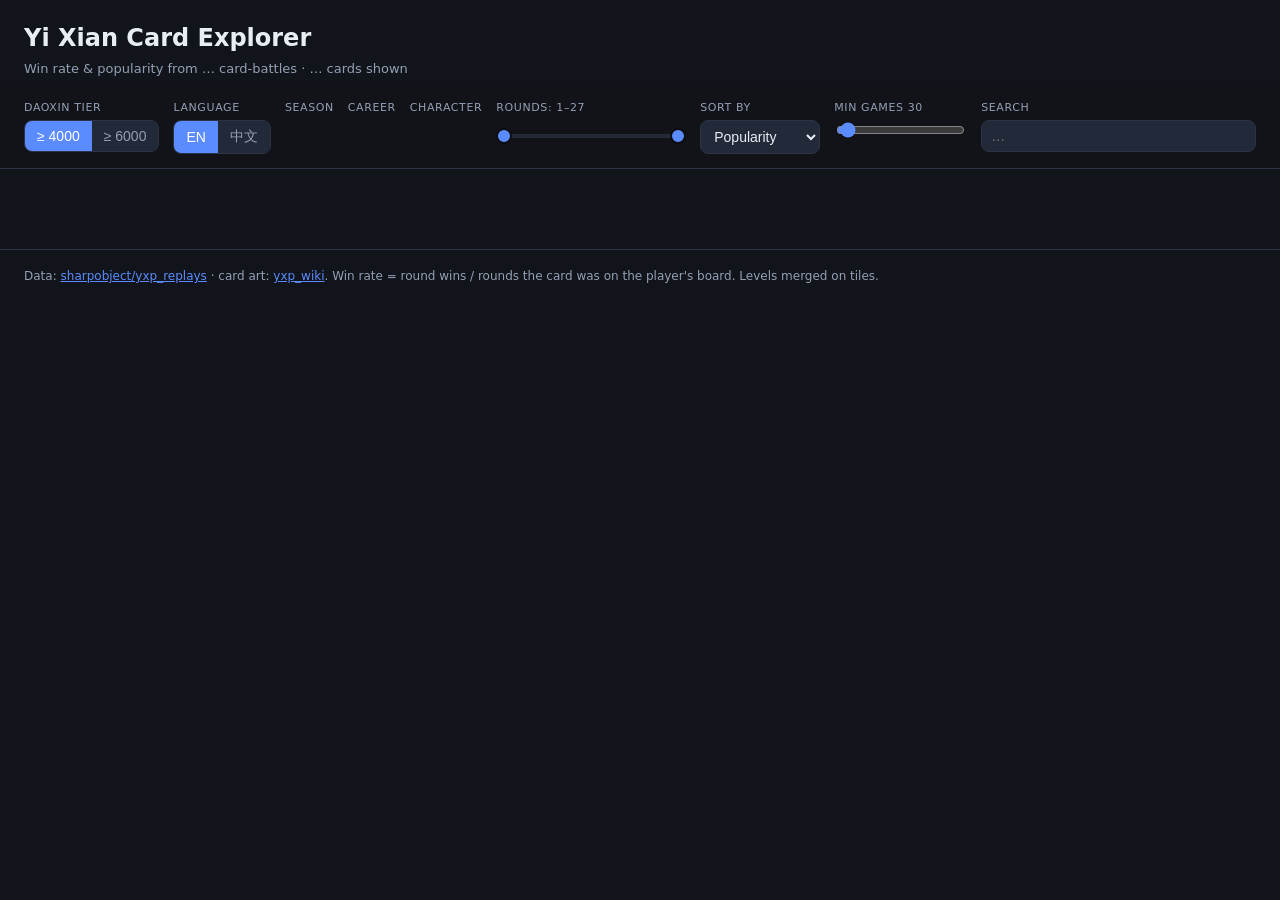
==== index.html @ 1550cf4c "Yi Xian card explorer: interactive win-rate & popularity site" ====
<!DOCTYPE html>
<html lang="en">
<head>
<meta charset="utf-8">
<meta name="viewport" content="width=device-width, initial-scale=1">
<title>Yi Xian Card Explorer</title>
<link rel="stylesheet" href="style.css">
</head>
<body>
<header>
  <h1 data-i18n="title">Yi Xian Card Explorer</h1>
  <p class="sub">
    <span data-i18n="subPre">Win rate &amp; popularity from</span>
    <span id="gamecount">…</span>
    <span data-i18n="subMid">card-battles ·</span>
    <span id="cardcount">…</span>
    <span data-i18n="subPost">cards shown</span>
  </p>
</header>

<div class="controls">
  <div class="ctl">
    <label data-i18n="tier">DaoXin tier</label>
    <div class="seg" id="threshold">
      <button data-v="4000" class="on">≥ 4000</button>
      <button data-v="6000">≥ 6000</button>
    </div>
  </div>
  <div class="ctl">
    <label data-i18n="language">Language</label>
    <div class="seg" id="lang">
      <button data-v="en" class="on">EN</button>
      <button data-v="zh">中文</button>
    </div>
  </div>

  <div class="ctl" id="season-ctl">
    <label data-i18n="season">Season</label>
    <div class="ms" data-ms="season"></div>
  </div>
  <div class="ctl" id="career-ctl">
    <label data-i18n="career">Career</label>
    <div class="ms" data-ms="career"></div>
  </div>
  <div class="ctl" id="character-ctl">
    <label data-i18n="character">Character</label>
    <div class="ms" data-ms="character"></div>
  </div>

  <div class="ctl">
    <label><span data-i18n="rounds">Rounds</span>: <span id="roundlbl">1–27</span></label>
    <div class="dual" id="rounds">
      <input type="range" id="rlo" min="1" max="27" value="1">
      <input type="range" id="rhi" min="1" max="27" value="27">
    </div>
  </div>

  <div class="ctl">
    <label data-i18n="sortby">Sort by</label>
    <select id="sort">
      <option value="pop" data-i18n="popularity">Popularity</option>
      <option value="wr" data-i18n="winrate">Win rate</option>
      <option value="name" data-i18n="cardname">Name</option>
    </select>
  </div>
  <div class="ctl">
    <label><span data-i18n="mingames">Min games</span> <span id="minlbl">30</span></label>
    <input type="range" id="mingames" min="0" max="1000" value="30" step="10">
  </div>
  <div class="ctl grow">
    <label data-i18n="search">Search</label>
    <input type="text" id="search" placeholder="…">
  </div>
</div>

<main id="grid"></main>
<div id="empty" class="empty" hidden data-i18n="nomatch">No cards match these filters.</div>

<footer>
  <span data-i18n="footData">Data:</span>
  <a href="https://huggingface.co/datasets/sharpobject/yxp_replays">sharpobject/yxp_replays</a> ·
  <span data-i18n="footArt">card art:</span>
  <a href="https://sharpobject.github.io/yxp_wiki/">yxp_wiki</a>.
  <span data-i18n="footNote">Win rate = round wins / rounds the card was on the player's board. Levels merged on tiles.</span>
</footer>

<!-- card detail modal -->
<div id="modal" class="modal" hidden>
  <div class="modal-bg"></div>
  <div class="modal-card">
    <button class="close" id="modalClose">✕</button>
    <div class="modal-head">
      <img id="mImg" alt="">
      <div>
        <div class="mName" id="mName"></div>
        <div class="mSect" id="mSect"></div>
        <div class="mTot" id="mTot"></div>
      </div>
    </div>
    <div class="modal-levels">
      <span data-i18n="levels">Levels</span>:
      <span id="mLevels" class="levelchips"></span>
    </div>
    <div class="chart-wrap">
      <div class="chart-title" data-i18n="wrByRound">Win rate by round</div>
      <div id="chartWR" class="chart"></div>
    </div>
    <div class="chart-wrap">
      <div class="chart-title" data-i18n="popByRound">Popularity by round (games)</div>
      <div id="chartPop" class="chart"></div>
    </div>
  </div>
</div>

<script src="app.js"></script>
</body>
</html>
---- style.css ----
:root{
  --bg:#11141a; --panel:#1a1f29; --panel2:#222938; --line:#2c3445;
  --text:#e8edf5; --muted:#94a0b4; --accent:#5b8cff; --good:#36c46b; --bad:#e8554e;
}
*{box-sizing:border-box}
body{margin:0;background:var(--bg);color:var(--text);
  font:15px/1.4 system-ui,-apple-system,Segoe UI,Roboto,"Microsoft YaHei",sans-serif}
a{color:var(--accent)}
header{padding:22px 24px 8px}
h1{margin:0;font-size:24px}
.sub{margin:4px 0 0;color:var(--muted);font-size:13px}

.controls{position:sticky;top:0;z-index:20;display:flex;flex-wrap:wrap;gap:14px;
  padding:14px 24px;background:rgba(17,20,26,.94);backdrop-filter:blur(6px);
  border-bottom:1px solid var(--line)}
.ctl{display:flex;flex-direction:column;gap:5px;position:relative}
.ctl.grow{flex:1;min-width:150px}
.ctl > label{font-size:11px;text-transform:uppercase;letter-spacing:.6px;color:var(--muted)}
select,input[type=text]{background:var(--panel2);color:var(--text);border:1px solid var(--line);
  border-radius:8px;padding:7px 9px;font-size:14px;min-width:120px}
input[type=text]{width:100%}
input[type=range]{accent-color:var(--accent)}
.seg{display:inline-flex;border:1px solid var(--line);border-radius:8px;overflow:hidden}
.seg button{background:var(--panel2);color:var(--muted);border:0;padding:7px 12px;font-size:14px;cursor:pointer}
.seg button.on{background:var(--accent);color:#fff}

/* multi-select dropdown */
.ms-btn{background:var(--panel2);color:var(--text);border:1px solid var(--line);border-radius:8px;
  padding:7px 9px;font-size:14px;min-width:150px;cursor:pointer;text-align:left;white-space:nowrap;
  overflow:hidden;text-overflow:ellipsis}
.ms-panel{position:absolute;top:100%;left:0;margin-top:4px;background:var(--panel);border:1px solid var(--line);
  border-radius:10px;padding:8px;min-width:220px;max-height:340px;overflow:auto;z-index:30;
  box-shadow:0 12px 30px rgba(0,0,0,.5)}
.ms-panel[hidden]{display:none}
.ms-row{display:flex;align-items:center;gap:8px;padding:5px 6px;border-radius:6px;cursor:pointer;font-size:14px}
.ms-row:hover{background:var(--panel2)}
.ms-row.group{font-weight:700;margin-top:4px}
.ms-row.child{padding-left:22px;color:var(--muted)}
.ms-row input{accent-color:var(--accent);width:15px;height:15px}
.ms-tools{display:flex;gap:8px;padding:2px 4px 8px}
.ms-tools button{flex:1;background:var(--panel2);border:1px solid var(--line);color:var(--text);
  border-radius:6px;padding:5px;font-size:12px;cursor:pointer}

/* dual range */
.dual{position:relative;height:30px;width:190px}
.dual input[type=range]{position:absolute;top:8px;width:100%;margin:0;background:none;pointer-events:none;-webkit-appearance:none;appearance:none}
.dual input[type=range]::-webkit-slider-thumb{pointer-events:auto;-webkit-appearance:none;height:16px;width:16px;border-radius:50%;background:var(--accent);cursor:pointer;border:2px solid #0c0e12}
.dual input[type=range]::-moz-range-thumb{pointer-events:auto;height:14px;width:14px;border-radius:50%;background:var(--accent);cursor:pointer;border:2px solid #0c0e12}
.dual::before{content:"";position:absolute;top:14px;left:0;right:0;height:4px;background:var(--panel2);border-radius:2px}

main{display:grid;grid-template-columns:repeat(auto-fill,minmax(158px,1fr));gap:14px;padding:20px 24px 60px}
.card{background:var(--panel);border:1px solid var(--line);border-radius:12px;padding:10px;
  display:flex;flex-direction:column;align-items:center;text-align:center;cursor:pointer;
  transition:transform .08s,border-color .08s}
.card:hover{transform:translateY(-3px);border-color:var(--accent)}
.card img{width:100%;height:auto;border-radius:8px;background:#0c0e12;aspect-ratio:3/4;object-fit:contain}
.card .nm{font-size:13px;font-weight:600;margin:8px 0 2px;line-height:1.25}
.card .sect{font-size:11px;color:var(--muted);margin-bottom:6px}
.card .stats{display:flex;gap:10px;width:100%;justify-content:center;margin-top:auto;align-items:center}
.card .wr{font-weight:700}
.card .pop{color:var(--muted);font-size:12px}
.bar{height:5px;width:100%;background:var(--panel2);border-radius:3px;overflow:hidden;margin-top:6px}
.bar>i{display:block;height:100%}
.empty{padding:40px;text-align:center;color:var(--muted)}
footer{padding:18px 24px 40px;color:var(--muted);font-size:12px;border-top:1px solid var(--line)}

/* modal */
.modal{position:fixed;inset:0;z-index:50;display:flex;align-items:center;justify-content:center}
.modal[hidden]{display:none}
.modal-bg{position:absolute;inset:0;background:rgba(0,0,0,.6)}
.modal-card{position:relative;background:var(--panel);border:1px solid var(--line);border-radius:14px;
  padding:20px;width:min(680px,92vw);max-height:90vh;overflow:auto}
.close{position:absolute;top:12px;right:12px;background:var(--panel2);border:1px solid var(--line);
  color:var(--text);border-radius:8px;width:30px;height:30px;cursor:pointer;font-size:14px}
.modal-head{display:flex;gap:16px;align-items:center}
.modal-head img{width:110px;border-radius:10px;background:#0c0e12;aspect-ratio:3/4;object-fit:contain}
.mName{font-size:20px;font-weight:700}
.mSect{color:var(--muted);font-size:13px;margin-top:2px}
.mTot{margin-top:8px;font-size:14px}
.modal-levels{margin:16px 0 6px;font-size:13px;color:var(--muted)}
.levelchips{display:inline-flex;gap:6px;flex-wrap:wrap}
.lchip{display:inline-flex;align-items:center;gap:5px;background:var(--panel2);border:1px solid var(--line);
  border-radius:20px;padding:3px 10px;cursor:pointer;color:var(--text);font-size:13px}
.lchip.off{opacity:.4}
.lchip input{accent-color:var(--accent)}
.chart-wrap{margin-top:16px}
.chart-title{font-size:13px;color:var(--muted);margin-bottom:6px}
.chart{display:flex;align-items:flex-end;gap:3px;height:120px;padding:6px;background:var(--panel2);border-radius:8px}
.col{flex:1;display:flex;flex-direction:column;justify-content:flex-end;align-items:center;height:100%;position:relative}
.col i{display:block;width:80%;border-radius:2px 2px 0 0;min-height:1px}
.col span{font-size:9px;color:var(--muted);margin-top:3px}
.col .tip{position:absolute;bottom:100%;left:50%;transform:translateX(-50%);background:#000;color:#fff;
  font-size:11px;padding:3px 6px;border-radius:5px;white-space:nowrap;opacity:0;pointer-events:none;transition:opacity .1s}
.col:hover .tip{opacity:1}
.chart-empty{display:flex;align-items:center;justify-content:center;width:100%;height:100%;
  color:var(--muted);font-size:13px;text-align:center;padding:0 16px}
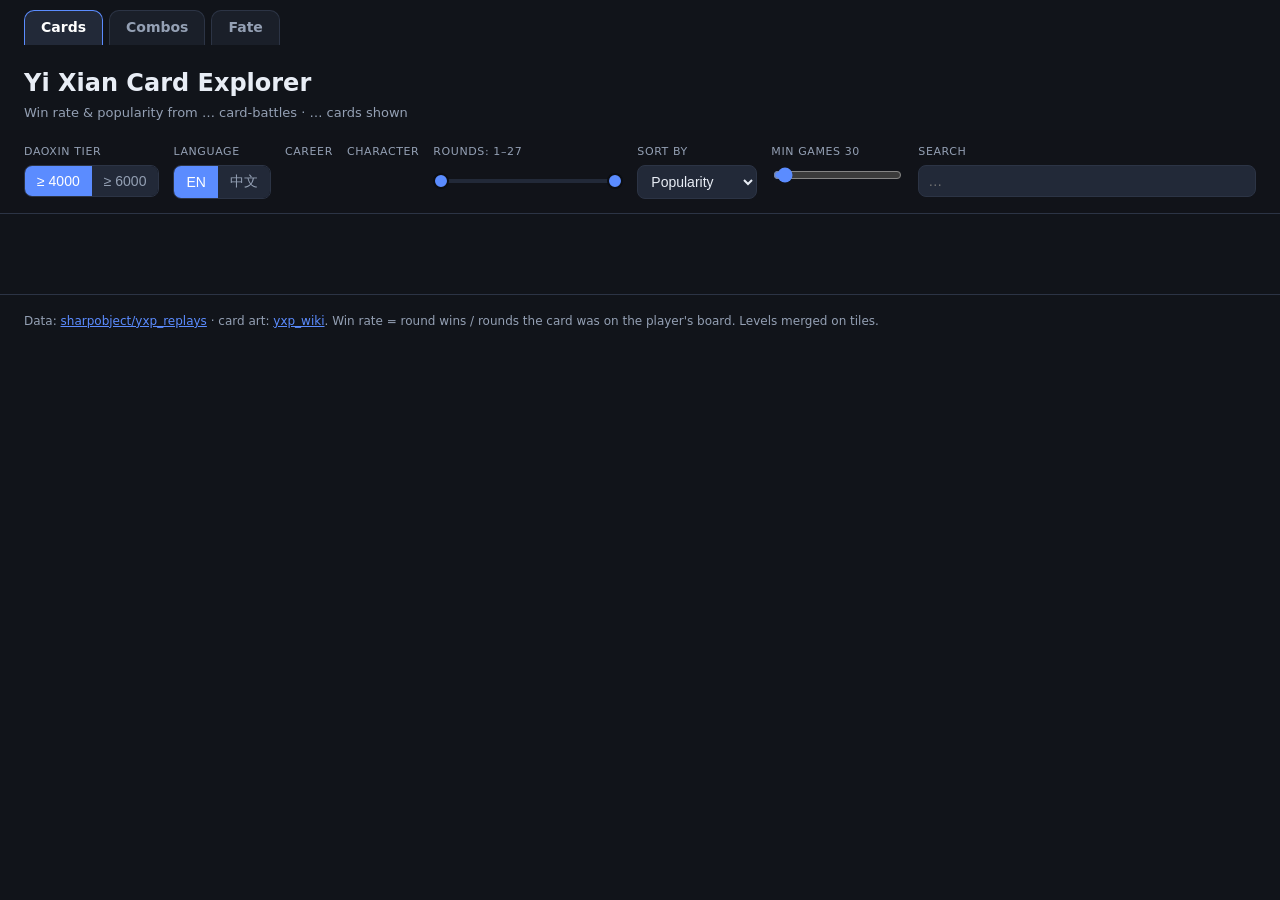
==== commit 331ca859: "feat: 卡组(组合)/仙命(天赋·道韵)分析页 + 全站切到天衍万象单赛季 - 新增卡组页 deck.html/deck.js：2张卡组合协同(lift/胜率/场次排序,逐回合下钻) - 新增仙命" ====
--- a/index.html
+++ b/index.html
@@ -7,6 +7,11 @@
 <link rel="stylesheet" href="style.css">
 </head>
 <body>
+<nav class="topnav">
+  <a href="index.html" class="on" data-i18n="navCards">Cards</a>
+  <a href="deck.html" data-i18n="navDecks">Combos</a>
+  <a href="fate.html" data-i18n="navFate">Fate</a>
+</nav>
 <header>
   <h1 data-i18n="title">Yi Xian Card Explorer</h1>
   <p class="sub">
@@ -34,10 +39,6 @@
     </div>
   </div>
 
-  <div class="ctl" id="season-ctl">
-    <label data-i18n="season">Season</label>
-    <div class="ms" data-ms="season"></div>
-  </div>
   <div class="ctl" id="career-ctl">
     <label data-i18n="career">Career</label>
     <div class="ms" data-ms="career"></div>
--- a/style.css
+++ b/style.css
@@ -94,3 +94,56 @@
 .col:hover .tip{opacity:1}
 .chart-empty{display:flex;align-items:center;justify-content:center;width:100%;height:100%;
   color:var(--muted);font-size:13px;text-align:center;padding:0 16px}
+
+/* ---- top nav (Cards / Combos) ---- */
+.topnav{display:flex;gap:6px;padding:10px 24px 0}
+.topnav a{display:inline-block;padding:7px 16px;border:1px solid var(--line);border-bottom:none;
+  border-radius:10px 10px 0 0;color:var(--muted);text-decoration:none;font-size:14px;font-weight:600;
+  background:var(--panel)}
+.topnav a.on{color:#fff;background:var(--panel2);border-color:var(--accent)}
+
+/* ---- combo table (deck page) ---- */
+main.deckmain{display:block;padding:14px 24px 60px}
+.drow{display:grid;grid-template-columns:46px 1fr 130px 90px 90px;align-items:center;gap:10px;
+  padding:8px 12px;border:1px solid var(--line);border-bottom:none;background:var(--panel)}
+.drow:first-of-type{border-radius:12px 12px 0 0}
+.drow:last-child{border-bottom:1px solid var(--line);border-radius:0 0 12px 12px}
+.drow:not(.dhead){cursor:pointer;transition:background .08s}
+.drow:not(.dhead):hover{background:var(--panel2)}
+.dhead{position:sticky;top:64px;z-index:10;color:var(--muted);font-size:11px;text-transform:uppercase;
+  letter-spacing:.6px;background:var(--panel2)}
+.drank{color:var(--muted);font-size:13px;text-align:center}
+.dcombo{display:flex;align-items:center;gap:10px;min-width:0;flex-wrap:wrap}
+.cthumb{display:flex;align-items:center;gap:7px;min-width:0}
+.cthumb img{width:30px;height:40px;border-radius:5px;background:#0c0e12;object-fit:contain;flex:none}
+.cthumb .cnm{font-size:13px;font-weight:600;white-space:nowrap;overflow:hidden;text-overflow:ellipsis;max-width:200px}
+.plus{color:var(--muted);font-weight:700}
+.plus.big{font-size:26px;align-self:center;margin:0 4px}
+.dwr b{font-size:15px}
+.dwr .bar{margin-top:4px}
+.dgames{font-variant-numeric:tabular-nums;color:var(--text)}
+.dlift{font-weight:700;font-variant-numeric:tabular-nums}
+
+/* combo modal head: two cards side by side */
+#mHead{display:flex;align-items:center;gap:10px;flex-wrap:wrap}
+.mcard{display:flex;gap:12px;align-items:center;flex:1;min-width:200px}
+.mcard img{width:80px;border-radius:10px;background:#0c0e12;aspect-ratio:3/4;object-fit:contain;flex:none}
+
+@media(max-width:680px){
+  .drow{grid-template-columns:34px 1fr 84px 64px;gap:6px}
+  .dlift{display:none}
+  .cthumb .cnm{max-width:110px}
+}
+
+/* ---- fate page (talent / dao-yun) ---- */
+main.mode-held .drow{grid-template-columns:46px 1fr 150px 110px}
+main.mode-draft .drow{grid-template-columns:46px 1fr 90px 150px 110px}
+.cthumb.tchip{gap:8px}
+.tdot{width:10px;height:10px;border-radius:50%;background:var(--accent);flex:none;
+  box-shadow:0 0 0 3px rgba(91,140,255,.18)}
+main.mode-draft .dgames,main.mode-held .dgames{font-variant-numeric:tabular-nums}
+@media(max-width:680px){
+  main.mode-held .drow{grid-template-columns:32px 1fr 92px 64px}
+  main.mode-draft .drow{grid-template-columns:32px 1fr 60px 92px}
+  main.mode-draft .dlift{display:none}
+}
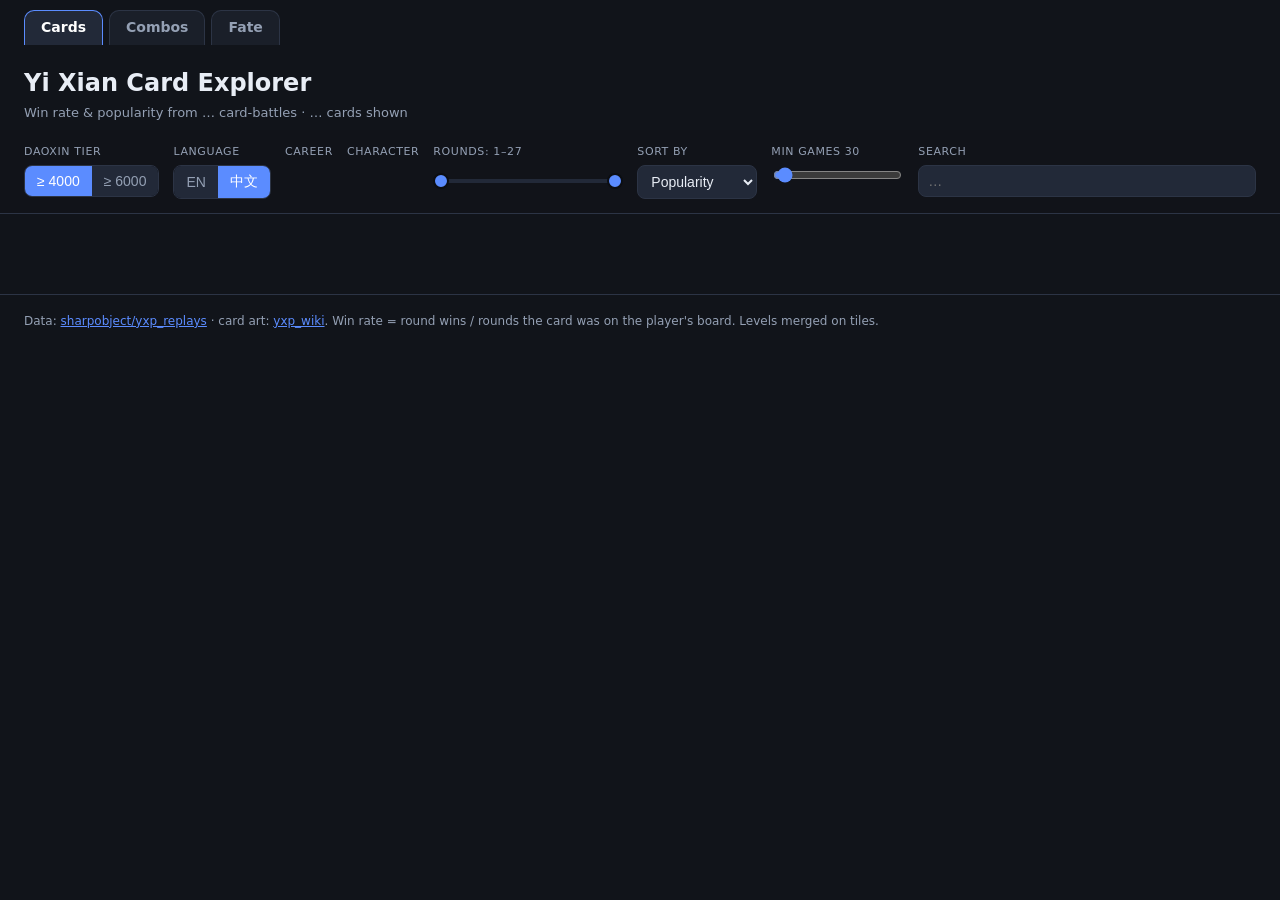
==== commit f571f6e0: "fix: 卡牌门派全映射(wiki权威) + 仙命真图标 + 默认中文 - 门派: 用 wiki 单卡页面包屑(角色→门派/门派/副职)建 data/sect_map.json,   补 card_p" ====
--- a/index.html
+++ b/index.html
@@ -34,8 +34,8 @@
   <div class="ctl">
     <label data-i18n="language">Language</label>
     <div class="seg" id="lang">
-      <button data-v="en" class="on">EN</button>
-      <button data-v="zh">中文</button>
+      <button data-v="en">EN</button>
+      <button data-v="zh" class="on">中文</button>
     </div>
   </div>
 
--- a/style.css
+++ b/style.css
@@ -147,3 +147,9 @@
   main.mode-draft .drow{grid-template-columns:32px 1fr 60px 92px}
   main.mode-draft .dlift{display:none}
 }
+
+/* fate page images (wiki icons) */
+.talimg{width:30px;height:30px;border-radius:7px;background:#0c0e12;object-fit:cover;flex:none}
+.dyimg{width:30px;height:40px;border-radius:5px;background:#0c0e12;object-fit:contain;flex:none}
+#mHead .talimg{width:56px;height:56px;border-radius:12px}
+#mHead .dyimg{width:48px;height:64px}
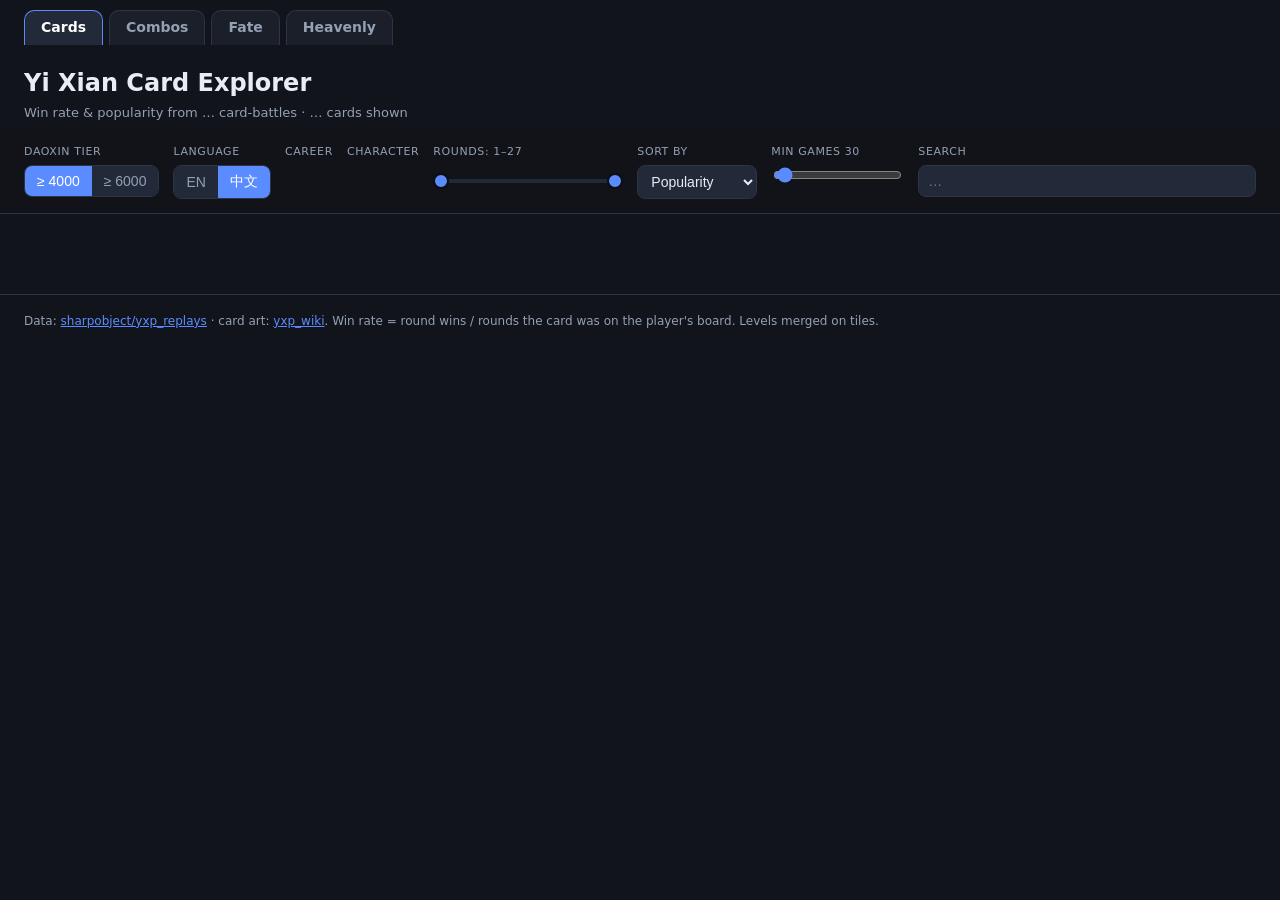
==== commit df990f5b: "feat: 卡组支持 2-6 张组合 + 新增天衍选择统计页 卡组(3-6张): build_combos.py 用 Apriori 频繁项集挖掘多卡组合(维度 赛季+角色+副职, 无回合),后处理按" ====
--- a/index.html
+++ b/index.html
@@ -11,6 +11,7 @@
   <a href="index.html" class="on" data-i18n="navCards">Cards</a>
   <a href="deck.html" data-i18n="navDecks">Combos</a>
   <a href="fate.html" data-i18n="navFate">Fate</a>
+  <a href="xianyan.html" data-i18n="navXY">Heavenly</a>
 </nav>
 <header>
   <h1 data-i18n="title">Yi Xian Card Explorer</h1>
--- a/style.css
+++ b/style.css
@@ -153,3 +153,10 @@
 .dyimg{width:30px;height:40px;border-radius:5px;background:#0c0e12;object-fit:contain;flex:none}
 #mHead .talimg{width:56px;height:56px;border-radius:12px}
 #mHead .dyimg{width:48px;height:64px}
+
+/* multi-card combo rows (sizes 4-6): compact thumbnails, hide names to fit */
+main.deckmain.big .dcombo{gap:4px}
+main.deckmain.big .cthumb .cnm{display:none}
+main.deckmain.big .cthumb img{width:26px;height:35px}
+main.deckmain.big .plus{font-size:11px}
+#size button{padding:7px 10px;min-width:0}
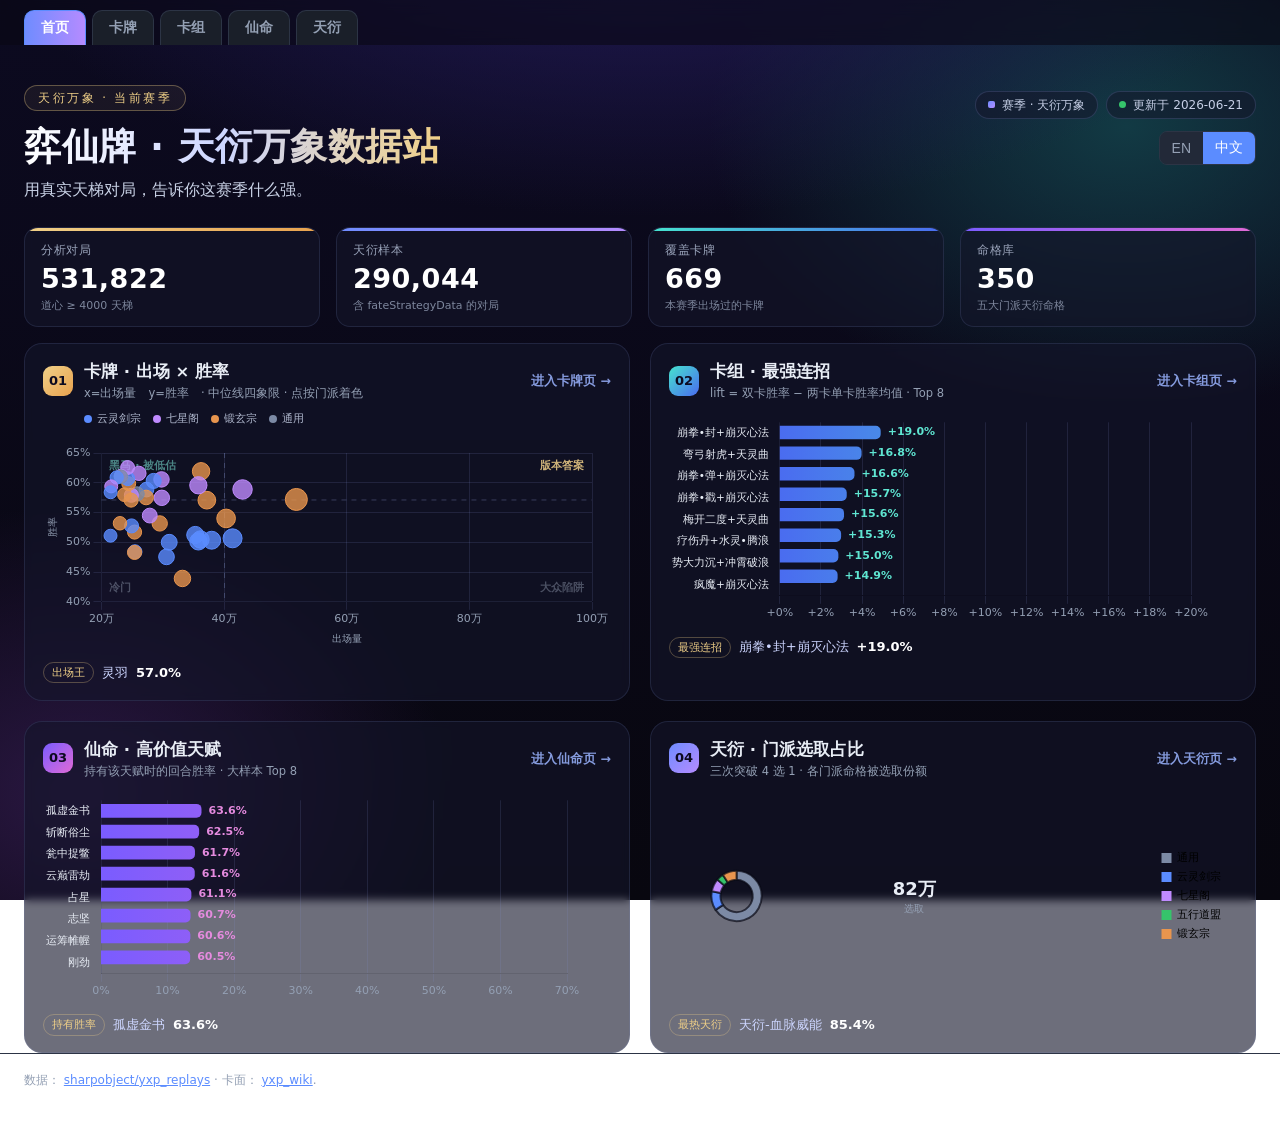
==== commit 8cf240e5: "feat(home): full-width dashboard redesign + refresh data to archive 30869000 Homepage redesigned int" ====
--- a/index.html
+++ b/index.html
@@ -1,119 +1,124 @@
 <!DOCTYPE html>
-<html lang="en">
+<html lang="zh">
 <head>
 <meta charset="utf-8">
 <meta name="viewport" content="width=device-width, initial-scale=1">
-<title>Yi Xian Card Explorer</title>
-<link rel="stylesheet" href="style.css">
+<title>弈仙牌 · 天衍万象数据站</title>
+<link rel="stylesheet" href="style.css?v=20260621e">
 </head>
-<body>
-<nav class="topnav">
-  <a href="index.html" class="on" data-i18n="navCards">Cards</a>
+<body class="home">
+<nav class="topnav home-nav">
+  <a href="index.html" class="on" data-i18n="navHome">Home</a>
+  <a href="cards.html" data-i18n="navCards">Cards</a>
   <a href="deck.html" data-i18n="navDecks">Combos</a>
   <a href="fate.html" data-i18n="navFate">Fate</a>
-  <a href="xianyan.html" data-i18n="navXY">Heavenly</a>
+  <a href="tianyan.html" data-i18n="navXY">Heavenly</a>
 </nav>
-<header>
-  <h1 data-i18n="title">Yi Xian Card Explorer</h1>
-  <p class="sub">
-    <span data-i18n="subPre">Win rate &amp; popularity from</span>
-    <span id="gamecount">…</span>
-    <span data-i18n="subMid">card-battles ·</span>
-    <span id="cardcount">…</span>
-    <span data-i18n="subPost">cards shown</span>
-  </p>
-</header>
 
-<div class="controls">
-  <div class="ctl">
-    <label data-i18n="tier">DaoXin tier</label>
-    <div class="seg" id="threshold">
-      <button data-v="4000" class="on">≥ 4000</button>
-      <button data-v="6000">≥ 6000</button>
+<header class="hero">
+  <div class="hero-inner">
+    <span class="hero-badge" data-i18n="heroBadge">天衍万象 · 当前赛季</span>
+    <h1 class="hero-title" data-i18n="heroTitle">弈仙牌 · 天衍万象数据站</h1>
+    <p class="hero-sub" data-i18n="heroTagline">用真实天梯对局，告诉你这赛季什么强。</p>
+  </div>
+  <div class="hero-side">
+    <div class="hero-pills">
+      <span class="pill pill-season"><i></i><span data-i18n="seasonPill">赛季 · 天衍万象</span></span>
+      <span class="pill pill-live"><b></b><span id="updatedPill" data-i18n="heroLoading">加载中…</span></span>
     </div>
-  </div>
-  <div class="ctl">
-    <label data-i18n="language">Language</label>
     <div class="seg" id="lang">
       <button data-v="en">EN</button>
       <button data-v="zh" class="on">中文</button>
     </div>
   </div>
+</header>
 
-  <div class="ctl" id="career-ctl">
-    <label data-i18n="career">Career</label>
-    <div class="ms" data-ms="career"></div>
+<section class="kpi-row" aria-label="overview">
+  <div class="kpi k-games">
+    <div class="kpi-label" data-i18n="kpiGames">分析对局</div>
+    <div class="kpi-num" id="kpi-games">—</div>
+    <div class="kpi-sub" data-i18n="kpiGamesSub">道心 ≥ 4000 天梯</div>
   </div>
-  <div class="ctl" id="character-ctl">
-    <label data-i18n="character">Character</label>
-    <div class="ms" data-ms="character"></div>
+  <div class="kpi k-tianyan">
+    <div class="kpi-label" data-i18n="kpiTianyan">天衍样本</div>
+    <div class="kpi-num" id="kpi-tianyan">—</div>
+    <div class="kpi-sub" data-i18n="kpiTianyanSub">含 fateStrategyData 的对局</div>
   </div>
+  <div class="kpi k-cards">
+    <div class="kpi-label" data-i18n="kpiCards">覆盖卡牌</div>
+    <div class="kpi-num" id="kpi-cards">—</div>
+    <div class="kpi-sub" data-i18n="kpiCardsSub">本赛季出场过的卡牌</div>
+  </div>
+  <div class="kpi k-fates">
+    <div class="kpi-label" data-i18n="kpiFates">命格库</div>
+    <div class="kpi-num" id="kpi-fates">—</div>
+    <div class="kpi-sub" data-i18n="kpiFatesSub">五大门派天衍命格</div>
+  </div>
+</section>
 
-  <div class="ctl">
-    <label><span data-i18n="rounds">Rounds</span>: <span id="roundlbl">1–27</span></label>
-    <div class="dual" id="rounds">
-      <input type="range" id="rlo" min="1" max="27" value="1">
-      <input type="range" id="rhi" min="1" max="27" value="27">
+<main class="home-grid">
+  <a class="home-card c-cards" href="cards.html">
+    <div class="hc-head">
+      <span class="hc-no">01</span>
+      <div class="hc-htext">
+        <div class="hc-title" data-i18n="cardCardsTitle">卡牌 · 出场 × 胜率</div>
+        <div class="hc-sub" data-i18n="cardCardsMetric">x=出场量　y=胜率　· 中位线四象限 · 点按门派着色</div>
+      </div>
+      <span class="hc-go" data-i18n="enterCards">进入卡牌页 →</span>
     </div>
-  </div>
+    <div class="hc-legend" id="legend-cards"></div>
+    <div class="hc-chart"><canvas id="chartCards"></canvas></div>
+    <div class="hc-foot"><div class="hc-stat" id="stat-cards"></div></div>
+  </a>
 
-  <div class="ctl">
-    <label data-i18n="sortby">Sort by</label>
-    <select id="sort">
-      <option value="pop" data-i18n="popularity">Popularity</option>
-      <option value="wr" data-i18n="winrate">Win rate</option>
-      <option value="name" data-i18n="cardname">Name</option>
-    </select>
-  </div>
-  <div class="ctl">
-    <label><span data-i18n="mingames">Min games</span> <span id="minlbl">30</span></label>
-    <input type="range" id="mingames" min="0" max="1000" value="30" step="10">
-  </div>
-  <div class="ctl grow">
-    <label data-i18n="search">Search</label>
-    <input type="text" id="search" placeholder="…">
-  </div>
-</div>
+  <a class="home-card c-combos" href="deck.html">
+    <div class="hc-head">
+      <span class="hc-no">02</span>
+      <div class="hc-htext">
+        <div class="hc-title" data-i18n="cardCombosTitle">卡组 · 最强连招</div>
+        <div class="hc-sub" data-i18n="cardCombosMetric">lift = 双卡胜率 − 两卡单卡胜率均值 · Top 8</div>
+      </div>
+      <span class="hc-go" data-i18n="enterCombos">进入卡组页 →</span>
+    </div>
+    <div class="hc-chart"><canvas id="chartCombos"></canvas></div>
+    <div class="hc-foot"><div class="hc-stat" id="stat-combos"></div></div>
+  </a>
 
-<main id="grid"></main>
-<div id="empty" class="empty" hidden data-i18n="nomatch">No cards match these filters.</div>
+  <a class="home-card c-fate" href="fate.html">
+    <div class="hc-head">
+      <span class="hc-no">03</span>
+      <div class="hc-htext">
+        <div class="hc-title" data-i18n="cardFatesTitle">仙命 · 高价值天赋</div>
+        <div class="hc-sub" data-i18n="cardFatesMetric">持有该天赋时的回合胜率 · 大样本 Top 8</div>
+      </div>
+      <span class="hc-go" data-i18n="enterFates">进入仙命页 →</span>
+    </div>
+    <div class="hc-chart"><canvas id="chartFates"></canvas></div>
+    <div class="hc-foot"><div class="hc-stat" id="stat-fates"></div></div>
+  </a>
+
+  <a class="home-card c-tianyan" href="tianyan.html">
+    <div class="hc-head">
+      <span class="hc-no">04</span>
+      <div class="hc-htext">
+        <div class="hc-title" data-i18n="cardTyTitle">天衍 · 门派选取占比</div>
+        <div class="hc-sub" data-i18n="cardTyMetric">三次突破 4 选 1 · 各门派命格被选取份额</div>
+      </div>
+      <span class="hc-go" data-i18n="enterTy">进入天衍页 →</span>
+    </div>
+    <div class="hc-chart"><canvas id="chartTianyan"></canvas></div>
+    <div class="hc-foot"><div class="hc-stat" id="stat-tianyan"></div></div>
+  </a>
+</main>
 
 <footer>
   <span data-i18n="footData">Data:</span>
   <a href="https://huggingface.co/datasets/sharpobject/yxp_replays">sharpobject/yxp_replays</a> ·
   <span data-i18n="footArt">card art:</span>
   <a href="https://sharpobject.github.io/yxp_wiki/">yxp_wiki</a>.
-  <span data-i18n="footNote">Win rate = round wins / rounds the card was on the player's board. Levels merged on tiles.</span>
 </footer>
 
-<!-- card detail modal -->
-<div id="modal" class="modal" hidden>
-  <div class="modal-bg"></div>
-  <div class="modal-card">
-    <button class="close" id="modalClose">✕</button>
-    <div class="modal-head">
-      <img id="mImg" alt="">
-      <div>
-        <div class="mName" id="mName"></div>
-        <div class="mSect" id="mSect"></div>
-        <div class="mTot" id="mTot"></div>
-      </div>
-    </div>
-    <div class="modal-levels">
-      <span data-i18n="levels">Levels</span>:
-      <span id="mLevels" class="levelchips"></span>
-    </div>
-    <div class="chart-wrap">
-      <div class="chart-title" data-i18n="wrByRound">Win rate by round</div>
-      <div id="chartWR" class="chart"></div>
-    </div>
-    <div class="chart-wrap">
-      <div class="chart-title" data-i18n="popByRound">Popularity by round (games)</div>
-      <div id="chartPop" class="chart"></div>
-    </div>
-  </div>
-</div>
-
-<script src="app.js"></script>
+<script src="vendor/chart.umd.min.js"></script>
+<script src="home.js?v=20260621e"></script>
 </body>
 </html>
--- a/style.css
+++ b/style.css
@@ -117,6 +117,7 @@
 .cthumb{display:flex;align-items:center;gap:7px;min-width:0}
 .cthumb img{width:30px;height:40px;border-radius:5px;background:#0c0e12;object-fit:contain;flex:none}
 .cthumb .cnm{font-size:13px;font-weight:600;white-space:nowrap;overflow:hidden;text-overflow:ellipsis;max-width:200px}
+.fsect{font-size:11px;color:var(--muted);font-weight:400;white-space:nowrap}
 .plus{color:var(--muted);font-weight:700}
 .plus.big{font-size:26px;align-self:center;margin:0 4px}
 .dwr b{font-size:15px}
@@ -160,3 +161,98 @@
 main.deckmain.big .cthumb img{width:26px;height:35px}
 main.deckmain.big .plus{font-size:11px}
 #size button{padding:7px 10px;min-width:0}
+
+/* ===== landing (home) page — 天衍星空 theme, distinct from the tool sub-pages ===== */
+body.home{
+  background:
+    radial-gradient(1150px 560px at 50% -12%, #241c5c 0%, rgba(13,11,34,0) 58%),
+    radial-gradient(760px 520px at 88% 14%, #123a44 0%, rgba(7,10,22,0) 55%),
+    radial-gradient(680px 520px at 6% 88%, #2a1742 0%, rgba(7,10,22,0) 55%),
+    linear-gradient(180deg,#0c0a20 0%, #08070f 100%);
+  background-attachment:fixed;min-height:100vh;
+  display:flex;flex-direction:column;   /* sticky footer: push footer to viewport bottom when content is short */
+}
+body.home footer{margin-top:auto}
+body.home .topnav{background:rgba(10,9,22,.62);border-bottom-color:rgba(120,140,200,.14);backdrop-filter:blur(8px)}
+body.home .topnav a.on{background:linear-gradient(90deg,#6f8cff,#b58bff);color:#fff}
+
+.hero{position:relative;max-width:none;margin:0;padding:40px 24px 8px;
+  display:flex;justify-content:space-between;align-items:flex-start;gap:24px;flex-wrap:wrap}
+.hero-inner{max-width:640px}
+.hero-badge{display:inline-block;font-size:11.5px;letter-spacing:2.5px;color:#f0d088;text-transform:uppercase;
+  border:1px solid rgba(240,208,136,.34);border-radius:999px;padding:4px 13px;background:rgba(240,208,136,.06)}
+.hero-title{font-size:37px;line-height:1.14;margin:15px 0 0;font-weight:800;letter-spacing:.5px;
+  background:linear-gradient(92deg,#ffffff 0%,#cdd6ff 48%,#f0d088 100%);
+  -webkit-background-clip:text;background-clip:text;color:transparent}
+.hero-sub{margin:11px 0 0;font-size:16px;color:#c9d2e6}
+.hero-side{display:flex;flex-direction:column;align-items:flex-end;gap:12px;padding-top:6px}
+.hero-pills{display:flex;gap:8px;flex-wrap:wrap;justify-content:flex-end}
+.pill{display:inline-flex;align-items:center;gap:7px;font-size:12px;color:#c6cfe6;
+  border:1px solid rgba(124,142,205,.22);border-radius:999px;padding:5px 12px;background:rgba(20,22,42,.55)}
+.pill-season i{width:7px;height:7px;border-radius:2px;background:linear-gradient(135deg,#6f8cff,#b58bff);display:inline-block}
+.pill-live b{width:7px;height:7px;border-radius:999px;background:#36c46b;display:inline-block;
+  box-shadow:0 0 0 0 rgba(54,196,107,.6);animation:livedot 2.4s infinite}
+@keyframes livedot{0%{box-shadow:0 0 0 0 rgba(54,196,107,.55)}70%{box-shadow:0 0 0 6px rgba(54,196,107,0)}100%{box-shadow:0 0 0 0 rgba(54,196,107,0)}}
+
+/* KPI 卡条（顶边彩色 · 大数字） */
+.kpi-row{display:grid;grid-template-columns:repeat(4,minmax(0,1fr));gap:16px;max-width:none;margin:18px 0 0;padding:0 24px}
+.kpi{position:relative;background:rgba(20,22,42,.6);border:1px solid rgba(124,142,205,.16);
+  border-radius:14px;padding:14px 16px 13px;overflow:hidden;backdrop-filter:blur(4px)}
+.kpi::before{content:"";position:absolute;left:0;top:0;height:3px;width:100%}
+.kpi.k-games::before{background:linear-gradient(90deg,#f0d088,#e8a24e)}
+.kpi.k-tianyan::before{background:linear-gradient(90deg,#6f8cff,#b58bff)}
+.kpi.k-cards::before{background:linear-gradient(90deg,#46e3cf,#4a6cf0)}
+.kpi.k-fates::before{background:linear-gradient(90deg,#7a5cff,#e06ad6)}
+.kpi-label{font-size:12px;color:#9aa4ba;letter-spacing:.5px}
+.kpi-num{font-size:27px;font-weight:800;line-height:1.1;margin-top:5px;color:#fff;
+  font-variant-numeric:tabular-nums;letter-spacing:.5px}
+.kpi-sub{font-size:11px;color:#7e879d;margin-top:4px}
+
+.home-grid{display:grid;grid-template-columns:repeat(2,minmax(0,1fr));gap:20px;
+  max-width:none;margin:16px 0 0;padding:0 24px}
+.home-card{display:flex;flex-direction:column;gap:12px;text-decoration:none;color:var(--text);min-width:0;
+  background:rgba(20,22,42,.62);border:1px solid rgba(124,142,205,.16);border-radius:18px;
+  padding:16px 18px 15px;backdrop-filter:blur(4px);transition:transform .16s ease,border-color .16s,box-shadow .16s}
+.home-card:hover{transform:translateY(-4px);border-color:rgba(150,170,255,.55);
+  box-shadow:0 20px 48px rgba(0,0,0,.5)}
+.hc-head{display:flex;align-items:center;gap:11px}
+.hc-no{flex:none;width:30px;height:30px;border-radius:9px;display:grid;place-items:center;
+  font-size:13px;font-weight:800;color:#0c0a20;font-variant-numeric:tabular-nums}
+.c-cards .hc-no{background:linear-gradient(135deg,#f0d088,#e8a24e)}
+.c-combos .hc-no{background:linear-gradient(135deg,#46e3cf,#4a6cf0)}
+.c-fate .hc-no{background:linear-gradient(135deg,#7a5cff,#e06ad6)}
+.c-tianyan .hc-no{background:linear-gradient(135deg,#6f8cff,#b58bff)}
+.hc-htext{flex:1;min-width:0}
+.hc-title{font-size:16.5px;font-weight:700}
+.hc-sub{font-size:11.5px;color:var(--muted);margin-top:2px;white-space:nowrap;overflow:hidden;text-overflow:ellipsis}
+.hc-go{font-size:12.5px;font-weight:600;color:#9bb4ff;flex:none;opacity:.85}
+.home-card:hover .hc-go{text-decoration:underline;opacity:1}
+.hc-legend{display:flex;flex-wrap:wrap;gap:5px 12px;margin:-2px 0 0 41px}
+.hc-legend .lg{display:inline-flex;align-items:center;gap:5px;font-size:11px;color:#aeb7cc}
+.hc-legend .lg i{width:8px;height:8px;border-radius:999px;display:inline-block}
+.hc-chart{position:relative;height:210px;min-width:0;width:100%}
+.hc-chart canvas{display:block;max-width:100%}
+.hc-foot{display:flex;align-items:center;gap:12px;min-height:24px}
+.hc-stat{display:flex;align-items:center;gap:8px;flex:1;min-width:0;font-size:13px;color:#dce3f5;
+  overflow:hidden;white-space:nowrap}
+.hc-stat .chip-tag{font-size:11px;color:#f0d088;border:1px solid rgba(240,208,136,.3);
+  border-radius:999px;padding:2px 8px;flex:none}
+.hc-stat .chip-name{color:#cdd6ff;overflow:hidden;text-overflow:ellipsis}
+.hc-stat b{color:#fff;flex:none}
+/* per-card hover accent */
+.c-cards:hover{border-color:rgba(240,208,136,.5)}
+.c-combos:hover{border-color:rgba(122,224,208,.55)}
+.c-fate:hover{border-color:rgba(199,155,255,.55)}
+.c-tianyan:hover{border-color:rgba(111,140,255,.6)}
+
+@media(max-width:880px){
+  .kpi-row{grid-template-columns:repeat(2,1fr)}
+}
+@media(max-width:760px){
+  .home-grid{grid-template-columns:1fr}
+  .hero{padding-top:30px}
+  .hero-title{font-size:27px}
+  .hero-side{align-items:flex-start;width:100%}
+  .hero-pills{justify-content:flex-start}
+  .hero-inner{max-width:none}
+}
